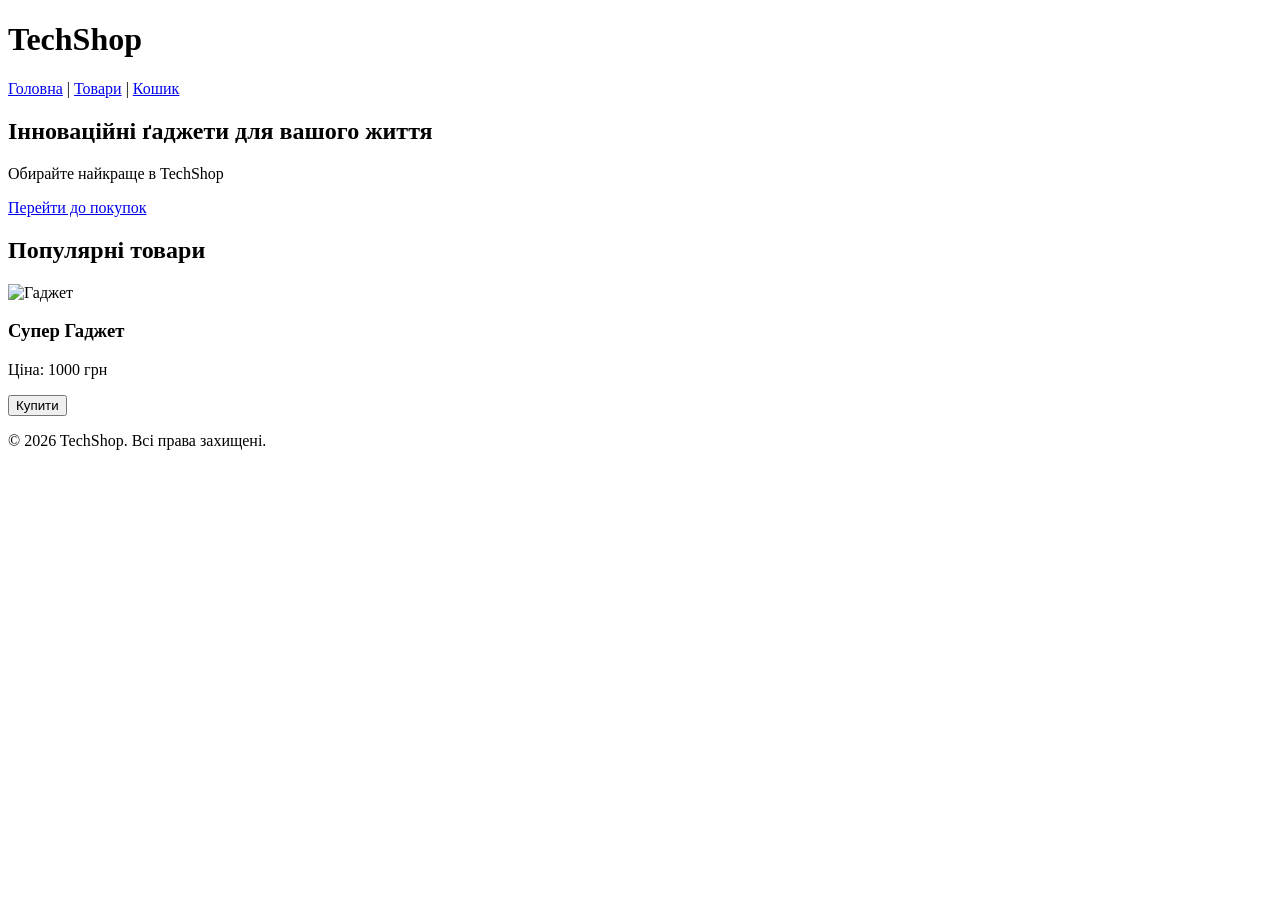
==== index.html @ ecda7d4d "Add hero section and complete lab 3" ====
<!DOCTYPE html>
<html lang="uk">
<head>
    <link rel="preconnect" href="https://fonts.googleapis.com">
    <link rel="preconnect" href="https://fonts.gstatic.com" crossorigin>
    <link href="https://fonts.googleapis.com/css2?family=Inter:wght@400;600;700&display=swap" rel="stylesheet">

    <link rel="stylesheet" href="css/style.css">
    <meta charset="UTF-8">
    <title>TechShop - Магазин гаджетів</title>
</head>
<body>
    <header>
        <h1>TechShop</h1>
        <nav>
            <a href="#">Головна</a> | <a href="#">Товари</a> | <a href="#">Кошик</a>
        </nav>
    </header>

    <main>
        <section class="hero">
  <h1>Інноваційні ґаджети для вашого життя</h1>
  <p>Обирайте найкраще в TechShop</p>
  <a href="#" class="btn">Перейти до покупок</a>
</section>
        <section>
            <h2>Популярні товари</h2>
            <article class="product-card">
                <img src="https://via.placeholder.com/150" alt="Гаджет">
                <h3>Супер Гаджет</h3>
                <p class="price">Ціна: 1000 грн</p>
                <button type="button" class="btn">Купити</button>
            </article>
        </section>
    </main>

    <footer>
        <p>&copy; 2026 TechShop. Всі права захищені.</p>
    </footer>
</body>
</html>
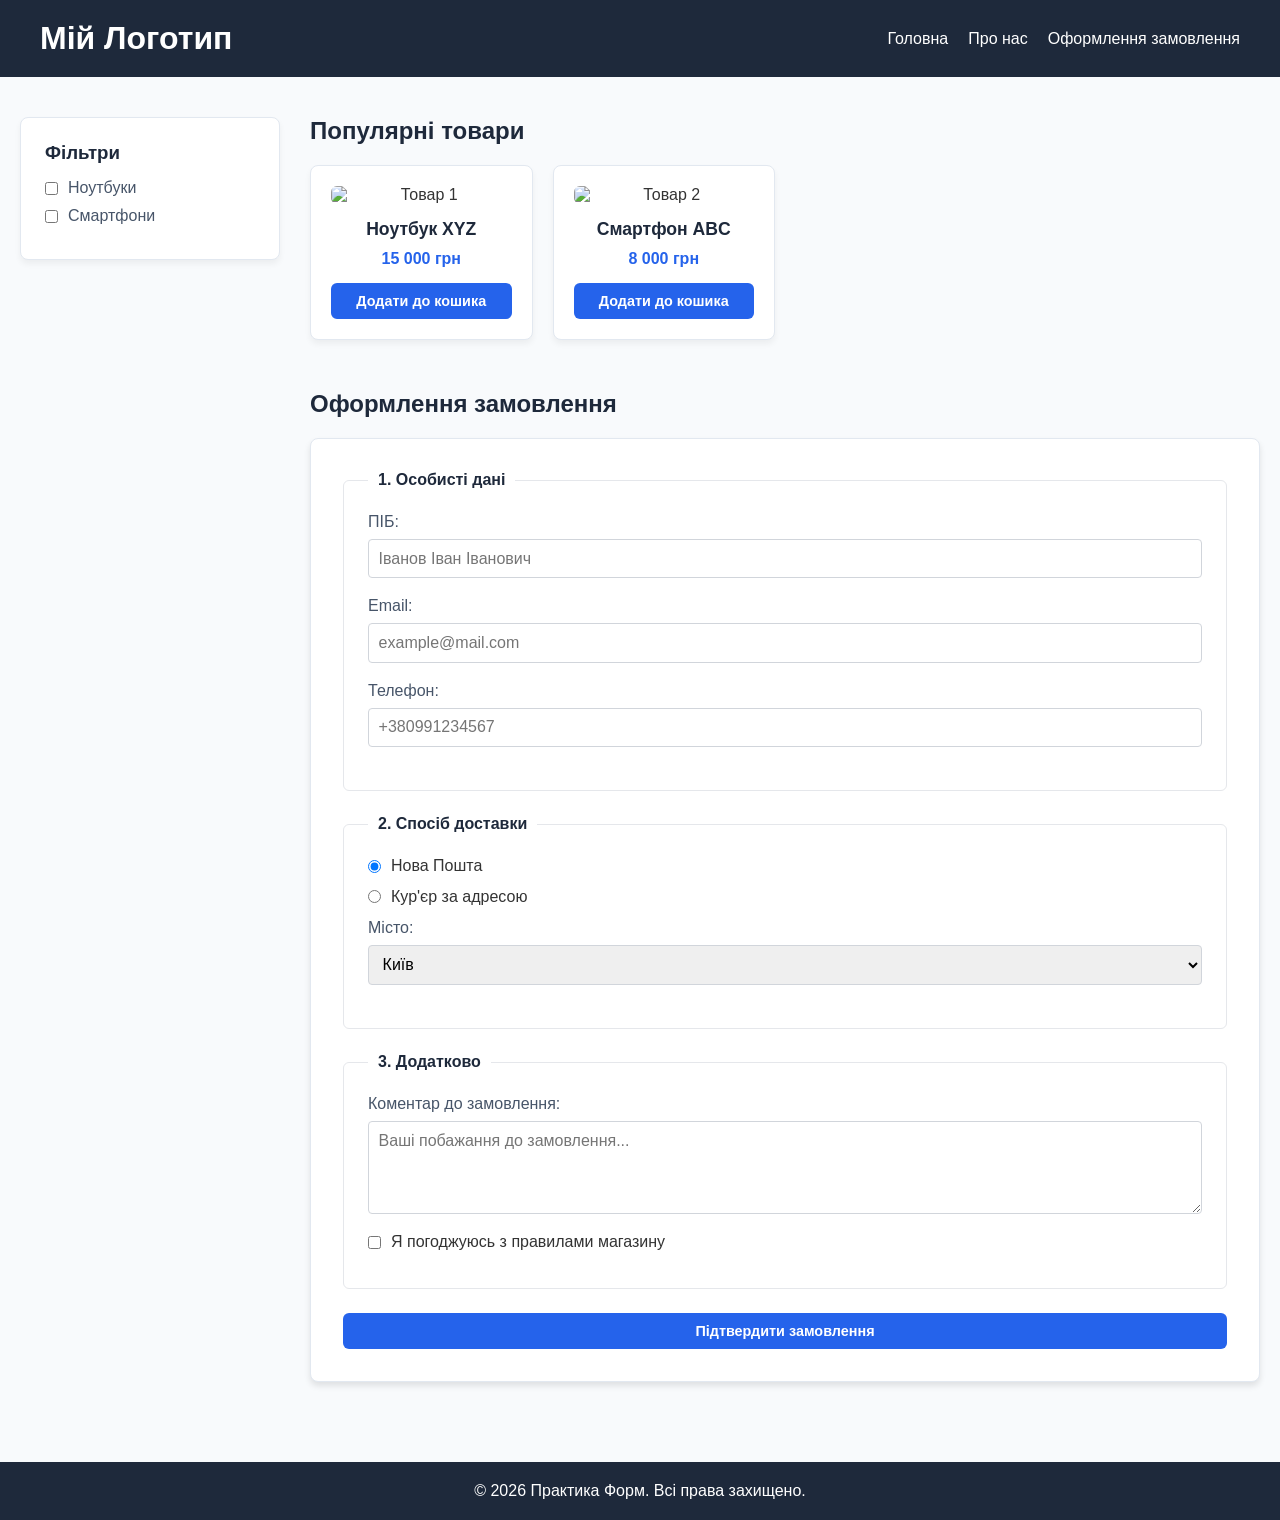
==== commit d8ee15fd: "Поєднав товари, фільтри та форму в один Grid макет" ====
--- a/index.html
+++ b/index.html
@@ -1,41 +1,365 @@
 <!DOCTYPE html>
 <html lang="uk">
 <head>
-    <link rel="preconnect" href="https://fonts.googleapis.com">
-    <link rel="preconnect" href="https://fonts.gstatic.com" crossorigin>
-    <link href="https://fonts.googleapis.com/css2?family=Inter:wght@400;600;700&display=swap" rel="stylesheet">
-
-    <link rel="stylesheet" href="css/style.css">
     <meta charset="UTF-8">
-    <title>TechShop - Магазин гаджетів</title>
+    <meta name="viewport" content="width=device-width, initial-scale=1.0">
+    <title>Оформлення замовлення - TechShop</title>
+    <style>
+        * {
+            box-sizing: border-box;
+            margin: 0;
+            padding: 0;
+        }
+
+        body {
+            font-family: 'Segoe UI', sans-serif;
+            background-color: #f8fafc; 
+            color: #333;
+            display: flex;
+            flex-direction: column;
+            min-height: 100vh; 
+        }
+
+        header {
+            background: #1e293b;
+            color: white;
+            padding: 20px 40px;
+            display: flex;
+            justify-content: space-between;
+            align-items: center;
+        }
+
+        nav {
+            display: flex;
+            gap: 20px;
+        }
+
+        nav a {
+            color: white;
+            text-decoration: none;
+            font-weight: 500;
+        }
+
+        nav a:hover {
+            text-decoration: underline;
+        }
+
+        main {
+            display: grid;
+            grid-template-columns: 260px 1fr; 
+            gap: 30px;
+            max-width: 1300px;
+            width: 100%;
+            margin: 0 auto;
+            padding: 40px 20px;
+            flex: 1;
+        }
+
+        
+        .sidebar {
+            grid-column: 1;
+            grid-row: 1 / span 2; 
+            background: white;
+            padding: 1.5rem;
+            border-radius: 8px;
+            border: 1px solid #e2e8f0;
+            box-shadow: 0 4px 6px rgba(0, 0, 0, 0.05);
+            height: max-content; 
+        }
+
+        .sidebar h3 {
+            margin-bottom: 15px;
+            color: #1e293b;
+        }
+
+        .sidebar ul {
+            list-index: none;
+            list-style-type: none;
+        }
+
+        .sidebar li {
+            margin-bottom: 10px;
+            display: flex;
+            align-items: center;
+            gap: 10px;
+            color: #475569;
+            cursor: pointer;
+        }
+
+       
+        .products-content {
+            grid-column: 2;
+            grid-row: 1;
+        }
+
+        .products-content h2 {
+            margin-bottom: 20px;
+            color: #1e293b;
+        }
+
+        .products-grid {
+            display: grid;
+            grid-template-columns: repeat(auto-fill, minmax(220px, 1fr));
+            gap: 20px;
+        }
+
+        .product-card {
+            background: white;
+            border: 1px solid #e2e8f0;
+            border-radius: 8px;
+            padding: 20px;
+            text-align: center;
+            box-shadow: 0 4px 6px rgba(0, 0, 0, 0.05);
+            display: flex;
+            flex-direction: column;
+            justify-content: space-between;
+        }
+
+        .product-card img {
+            max-width: 100%;
+            height: auto;
+            border-radius: 6px;
+            margin-bottom: 15px;
+        }
+
+        .product-card h3 {
+            font-size: 1.1rem;
+            color: #1e293b;
+            margin-bottom: 10px;
+        }
+
+        .product-card p {
+            font-weight: bold;
+            color: #2563eb;
+            margin-bottom: 15px;
+        }
+
+        .btn {
+            display: block;
+            width: 100%;
+            border: none;
+            padding: 10px;
+            border-radius: 6px;
+            font-size: 0.9rem;
+            font-weight: bold;
+            cursor: pointer;
+            transition: background 0.2s;
+        }
+
+        
+        .checkout-container {
+            grid-column: 2;
+            grid-row: 2;
+            width: 100%;
+            margin-top: 20px;
+        }
+
+        .checkout-container h2 {
+            margin-bottom: 20px;
+            color: #1e293b;
+        }
+
+        .checkout-form {
+            background: #fff;
+            padding: 2rem;
+            border-radius: 8px;
+            box-shadow: 0 4px 6px rgba(0, 0, 0, 0.1);
+            border: 1px solid #e2e8f0;
+        }
+
+        fieldset {
+            border: 1px solid #e5e7eb;
+            padding: 1.5rem;
+            margin-bottom: 1.5rem;
+            border-radius: 6px;
+        }
+
+        legend {
+            font-weight: bold;
+            color: #1e293b;
+            padding: 0 10px;
+        }
+
+        .form-group {
+            display: flex;
+            flex-direction: column;
+            margin-bottom: 1.2rem;
+        }
+
+        .form-group label {
+            margin-bottom: 0.5rem;
+            font-weight: 500;
+            color: #475569;
+        }
+
+        .form-group input,
+        .form-group select,
+        .form-group textarea {
+            padding: 0.6rem;
+            border: 1px solid #d1d5db;
+            border-radius: 4px;
+            font-family: inherit;
+            font-size: 1rem;
+            width: 100%;
+        }
+
+        .form-radio, .form-checkbox {
+            display: flex;
+            align-items: center;
+            gap: 10px;
+            margin-bottom: 0.8rem;
+            cursor: pointer;
+        }
+
+        .form-radio input, .form-checkbox input {
+            width: auto;
+            cursor: pointer;
+        }
+
+        .form-group input:invalid:focus,
+        .form-group textarea:invalid:focus,
+        .form-group select:invalid:focus {
+            border-color: #ef4444;
+            outline: none;
+            box-shadow: 0 0 0 3px rgba(239, 68, 68, 0.1);
+        }
+
+        .form-group input:valid:not(:placeholder-shown),
+        .form-group textarea:valid:not(:placeholder-shown) {
+            border-color: #10b981; 
+        }
+
+        .btn-primary {
+            background: #2563eb;
+            color: white;
+        }
+
+        .btn-primary:hover {
+            background: #1d4ed8;
+        }
+
+        footer {
+            background: #1e293b;
+            color: white;
+            padding: 20px 40px;
+            text-align: center;
+            margin-top: 40px;
+        }
+
+        
+        @media (max-width: 900px) {
+            main {
+                grid-template-columns: 1fr; 
+            }
+            .sidebar, .products-content, .checkout-container {
+                grid-column: 1;
+                grid-row: auto; 
+            }
+        }
+    </style>
 </head>
 <body>
     <header>
-        <h1>TechShop</h1>
+        <h1>Мій Логотип</h1>
         <nav>
-            <a href="#">Головна</a> | <a href="#">Товари</a> | <a href="#">Кошик</a>
+            <a href="index.html">Головна</a>
+            <a href="#">Про нас</a>
+            <a href="checkout.html">Оформлення замовлення</a>
         </nav>
     </header>
 
     <main>
-        <section class="hero">
-  <h1>Інноваційні ґаджети для вашого життя</h1>
-  <p>Обирайте найкраще в TechShop</p>
-  <a href="#" class="btn">Перейти до покупок</a>
-</section>
-        <section>
+        
+        <aside class="sidebar">
+            <h3>Фільтри</h3>
+            <ul>
+                <li><input type="checkbox" /> Ноутбуки</li>
+                <li><input type="checkbox" /> Смартфони</li>
+            </ul>
+        </aside>
+
+        
+        <section class="products-content">
             <h2>Популярні товари</h2>
-            <article class="product-card">
-                <img src="https://via.placeholder.com/150" alt="Гаджет">
-                <h3>Супер Гаджет</h3>
-                <p class="price">Ціна: 1000 грн</p>
-                <button type="button" class="btn">Купити</button>
-            </article>
+            <div class="products-grid">
+                <div class="product-card">
+                    <img src="https://via.placeholder.com/150" alt="Товар 1" />
+                    <h3>Ноутбук XYZ</h3>
+                    <p>15 000 грн</p>
+                    <button class="btn btn-primary">Додати до кошика</button>
+                </div>
+                <div class="product-card">
+                    <img src="https://via.placeholder.com/150" alt="Товар 2" />
+                    <h3>Смартфон ABC</h3>
+                    <p>8 000 грн</p>
+                    <button class="btn btn-primary">Додати до кошика</button>
+                </div>
+            </div>
         </section>
+
+
+        <div class="checkout-container">
+            <h2>Оформлення замовлення</h2>
+            
+            <form action="#" method="POST" class="checkout-form">
+                <fieldset>
+                    <legend>1. Особисті дані</legend>
+                    <div class="form-group">
+                        <label for="fullName">ПІБ:</label>
+                        <input type="text" id="fullName" name="fullName" required placeholder="Іванов Іван Іванович" />
+                    </div>
+                    <div class="form-group">
+                        <label for="email">Email:</label>
+                        <input type="email" id="email" name="email" required placeholder="example@mail.com" />
+                    </div>
+                    <div class="form-group">
+                        <label for="phone">Телефон:</label>
+                        <input type="tel" id="phone" name="phone" pattern="[\+]\d{2}\d{10}" placeholder="+380991234567" required title="Формат: +380XXXXXXXXX" />
+                    </div>
+                </fieldset>
+
+                <fieldset>
+                    <legend>2. Спосіб доставки</legend>
+                    <div class="form-radio">
+                        <input type="radio" id="deliveryNova" name="delivery" value="nova_poshta" checked />
+                        <label for="deliveryNova">Нова Пошта</label>
+                    </div>
+                    <div class="form-radio">
+                        <input type="radio" id="deliveryCourier" name="delivery" value="courier" />
+                        <label for="deliveryCourier">Кур'єр за адресою</label>
+                    </div>
+                    <div class="form-group">
+                        <label for="city">Місто:</label>
+                        <select id="city" name="city">
+                            <option value="kyiv">Київ</option>
+                            <option value="lviv">Львів</option>
+                            <option value="odesa">Одеса</option>
+                            <option value="kropyvnytskyi">Кропивницький</option>
+                            <option value="сherkasy">Черкаси</option>
+                            <option value="mykolayiv">Миколаїв</option>
+                        </select>
+                    </div>
+                </fieldset>
+
+                <fieldset>
+                    <legend>3. Додатково</legend>
+                    <div class="form-group">
+                        <label for="comment">Коментар до замовлення:</label>
+                        <textarea id="comment" name="comment" rows="4" placeholder="Ваші побажання до замовлення..."></textarea>
+                    </div>
+                    <div class="form-checkbox">
+                        <input type="checkbox" id="agreement" name="agreement" required />
+                        <label for="agreement">Я погоджуюсь з правилами магазину</label>
+                    </div>
+                </fieldset>
+
+                <button type="submit" class="btn btn-primary">Підтвердити замовлення</button>
+            </form>
+        </div>
     </main>
 
     <footer>
-        <p>&copy; 2026 TechShop. Всі права захищені.</p>
+        <p>&copy; 2026 Практика Форм. Всі права захищено.</p>
     </footer>
 </body>
 </html>
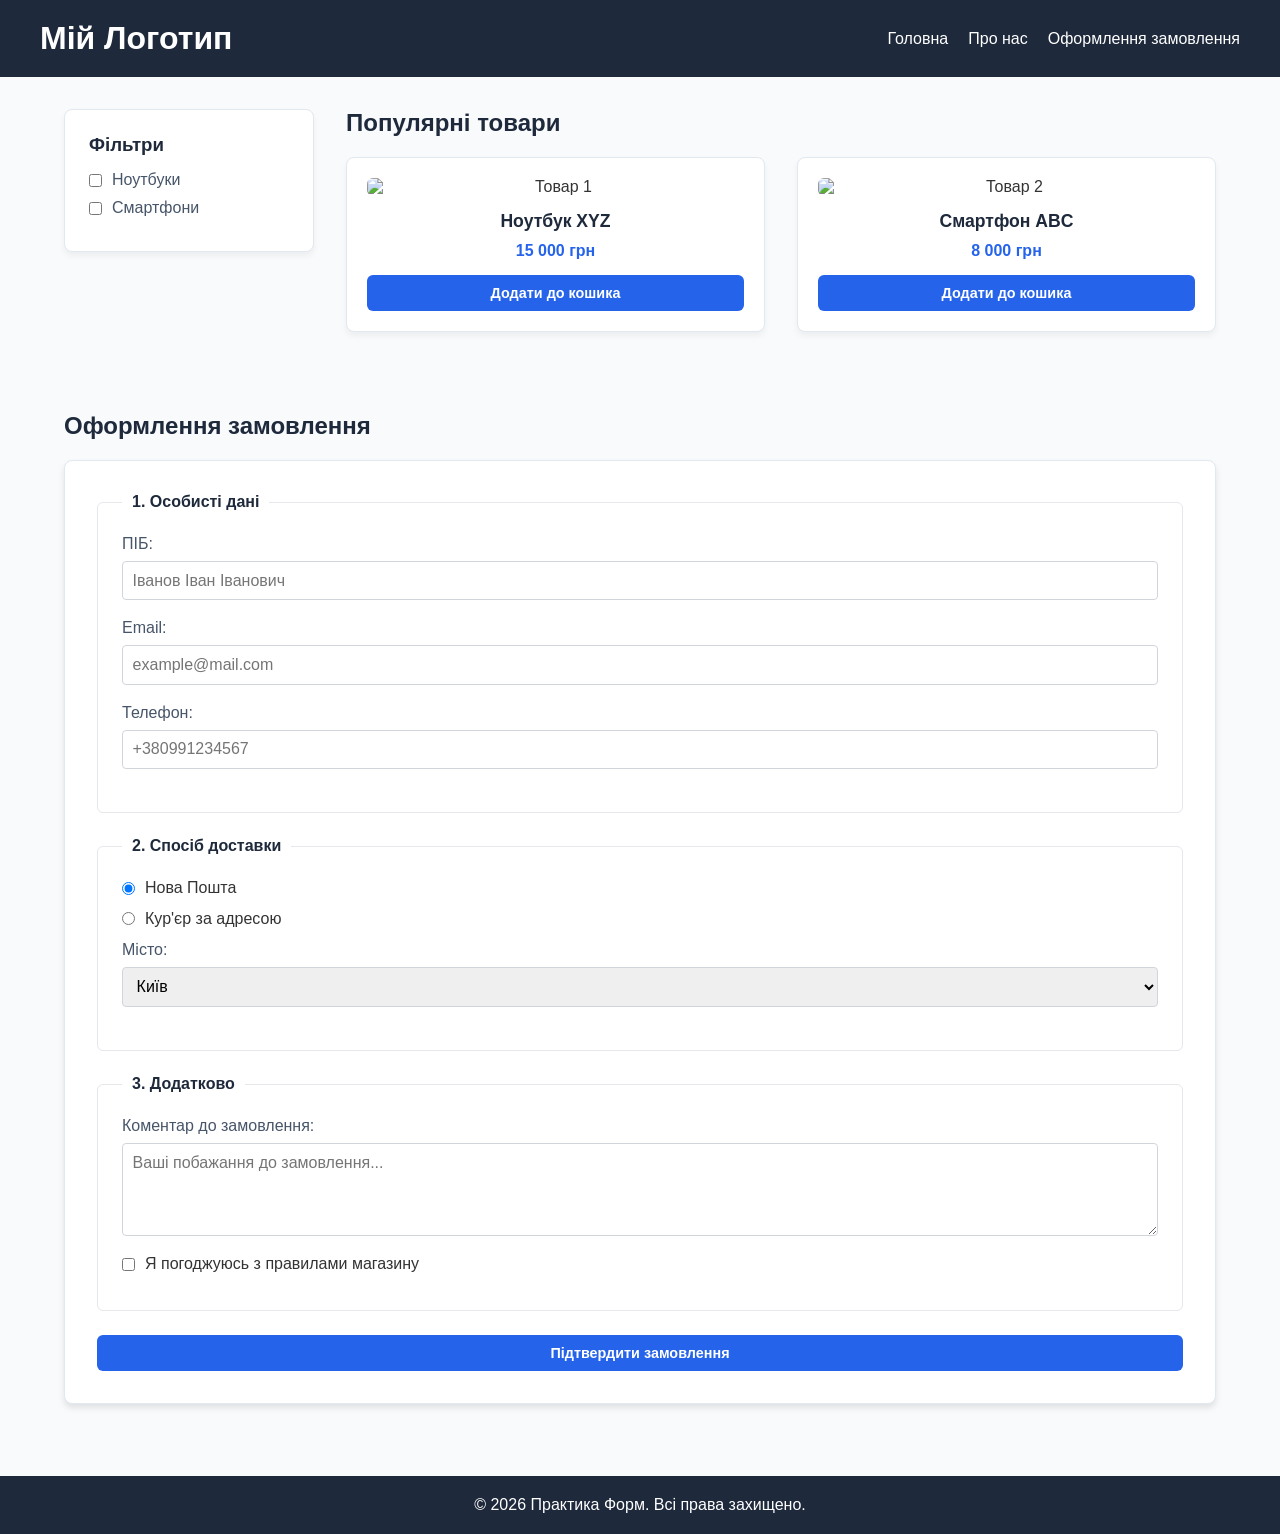
==== commit 63e1687f: "Implement CSS Grid layout and Mobile responsiveness" ====
--- a/index.html
+++ b/index.html
@@ -44,21 +44,18 @@
             text-decoration: underline;
         }
 
-        main {
+        /* 1. ГОЛОВНИЙ МАКЕТ СТОРІНКИ (Згідно з лекцією) */
+        .page-layout {
             display: grid;
-            grid-template-columns: 260px 1fr; 
-            gap: 30px;
-            max-width: 1300px;
-            width: 100%;
-            margin: 0 auto;
-            padding: 40px 20px;
+            /* Перша колонка (сайдбар) - 250px, друга (контент) - бере решту місця (1fr) */
+            grid-template-columns: 250px 1fr;
+            gap: 2rem;
+            padding: 2rem 5%;
             flex: 1;
         }
 
-        
+        /* 2. ОФОРМЛЕННЯ БЛОКУ ФІЛЬТРІВ */
         .sidebar {
-            grid-column: 1;
-            grid-row: 1 / span 2; 
             background: white;
             padding: 1.5rem;
             border-radius: 8px;
@@ -73,7 +70,6 @@
         }
 
         .sidebar ul {
-            list-index: none;
             list-style-type: none;
         }
 
@@ -83,24 +79,21 @@
             align-items: center;
             gap: 10px;
             color: #475569;
-            cursor: pointer;
-        }
-
-       
-        .products-content {
-            grid-column: 2;
-            grid-row: 1;
-        }
-
+        }
+
+        /* КАТАЛОГ ТОВАРІВ */
         .products-content h2 {
             margin-bottom: 20px;
             color: #1e293b;
         }
 
+        /* 3. ОНОВЛЕННЯ СІТКИ КАРТОК (Згідно з лекцією) */
         .products-grid {
             display: grid;
-            grid-template-columns: repeat(auto-fill, minmax(220px, 1fr));
-            gap: 20px;
+            /* Магічна формула: Автоматично розставляй картки з мінімальною шириною 280px та розтягуй до 1fr */
+            grid-template-columns: repeat(auto-fill, minmax(280px, 1fr));
+            gap: 2rem;
+            margin-bottom: 3rem; /* Відступ від товарів до форми */
         }
 
         .product-card {
@@ -146,12 +139,10 @@
             transition: background 0.2s;
         }
 
-        
+        /* КОНТЕЙНЕР ФОРМИ */
         .checkout-container {
-            grid-column: 2;
-            grid-row: 2;
+            grid-column: 1 / -1; /* Форма розтягнеться на всю ширину знизу під колонками */
             width: 100%;
-            margin-top: 20px;
         }
 
         .checkout-container h2 {
@@ -246,14 +237,16 @@
             margin-top: 40px;
         }
 
-        
-        @media (max-width: 900px) {
-            main {
-                grid-template-columns: 1fr; 
+        /* 4. АДАТИВНИЙ ДИЗАЙН (Згідно з лекцією) */
+        @media screen and (max-width: 768px) {
+            .page-layout {
+                /* Перемикаємо на один стовпець: сайдбар і контент будуть один під одним */
+                grid-template-columns: 1fr;
             }
-            .sidebar, .products-content, .checkout-container {
-                grid-column: 1;
-                grid-row: auto; 
+
+            header {
+                flex-direction: column;
+                gap: 1rem;
             }
         }
     </style>
@@ -268,8 +261,10 @@
         </nav>
     </header>
 
-    <main>
+    <!-- Головна обгортка з потрібним класом .page-layout -->
+    <main class="page-layout">
         
+        <!-- Блок фільтрів у aside -->
         <aside class="sidebar">
             <h3>Фільтри</h3>
             <ul>
@@ -278,26 +273,30 @@
             </ul>
         </aside>
 
-        
+        <!-- Основний контент магазину -->
         <section class="products-content">
             <h2>Популярні товари</h2>
             <div class="products-grid">
-                <div class="product-card">
+                
+                <!-- Картки товарів у семантичному тегу <article> -->
+                <article class="product-card">
                     <img src="https://via.placeholder.com/150" alt="Товар 1" />
                     <h3>Ноутбук XYZ</h3>
                     <p>15 000 грн</p>
                     <button class="btn btn-primary">Додати до кошика</button>
-                </div>
-                <div class="product-card">
+                </article>
+
+                <article class="product-card">
                     <img src="https://via.placeholder.com/150" alt="Товар 2" />
                     <h3>Смартфон ABC</h3>
                     <p>8 000 грн</p>
                     <button class="btn btn-primary">Додати до кошика</button>
-                </div>
+                </article>
+                
             </div>
         </section>
 
-
+        <!-- Форма замовлення під ними -->
         <div class="checkout-container">
             <h2>Оформлення замовлення</h2>
             
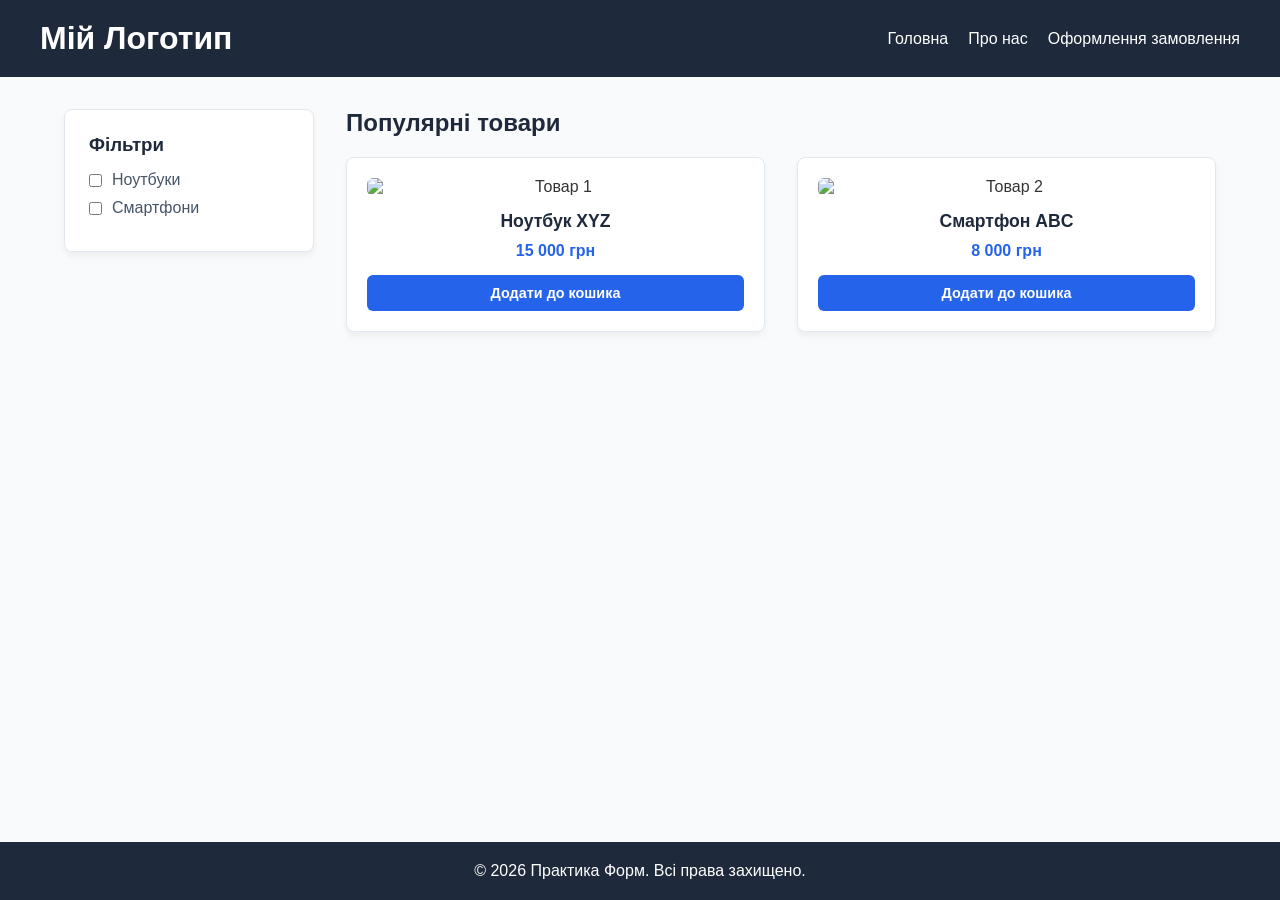
==== commit 55974a6c: "Додав навігацію по сайту" ====
--- a/index.html
+++ b/index.html
@@ -3,7 +3,7 @@
 <head>
     <meta charset="UTF-8">
     <meta name="viewport" content="width=device-width, initial-scale=1.0">
-    <title>Оформлення замовлення - TechShop</title>
+    <title>TechShop - Магазин техніки</title>
     <style>
         * {
             box-sizing: border-box;
@@ -38,23 +38,31 @@
             color: white;
             text-decoration: none;
             font-weight: 500;
+            cursor: pointer;
         }
 
         nav a:hover {
             text-decoration: underline;
         }
 
-        /* 1. ГОЛОВНИЙ МАКЕТ СТОРІНКИ (Згідно з лекцією) */
+        
         .page-layout {
             display: grid;
-            /* Перша колонка (сайдбар) - 250px, друга (контент) - бере решту місця (1fr) */
             grid-template-columns: 250px 1fr;
             gap: 2rem;
             padding: 2rem 5%;
             flex: 1;
         }
 
-        /* 2. ОФОРМЛЕННЯ БЛОКУ ФІЛЬТРІВ */
+        
+        .checkout-layout {
+            padding: 2rem 5%;
+            flex: 1;
+            max-width: 1000px;
+            margin: 0 auto;
+            width: 100%;
+        }
+
         .sidebar {
             background: white;
             padding: 1.5rem;
@@ -81,19 +89,16 @@
             color: #475569;
         }
 
-        /* КАТАЛОГ ТОВАРІВ */
         .products-content h2 {
             margin-bottom: 20px;
             color: #1e293b;
         }
 
-        /* 3. ОНОВЛЕННЯ СІТКИ КАРТОК (Згідно з лекцією) */
         .products-grid {
             display: grid;
-            /* Магічна формула: Автоматично розставляй картки з мінімальною шириною 280px та розтягуй до 1fr */
             grid-template-columns: repeat(auto-fill, minmax(280px, 1fr));
             gap: 2rem;
-            margin-bottom: 3rem; /* Відступ від товарів до форми */
+            margin-bottom: 3rem; 
         }
 
         .product-card {
@@ -139,9 +144,7 @@
             transition: background 0.2s;
         }
 
-        /* КОНТЕЙНЕР ФОРМИ */
         .checkout-container {
-            grid-column: 1 / -1; /* Форма розтягнеться на всю ширину знизу під колонками */
             width: 100%;
         }
 
@@ -234,13 +237,16 @@
             color: white;
             padding: 20px 40px;
             text-align: center;
-            margin-top: 40px;
-        }
-
-        /* 4. АДАТИВНИЙ ДИЗАЙН (Згідно з лекцією) */
+            margin-top: auto; 
+        }
+
+        
+        .hidden {
+            display: none !important;
+        }
+
         @media screen and (max-width: 768px) {
             .page-layout {
-                /* Перемикаємо на один стовпець: сайдбар і контент будуть один під одним */
                 grid-template-columns: 1fr;
             }
 
@@ -255,110 +261,128 @@
     <header>
         <h1>Мій Логотип</h1>
         <nav>
-            <a href="index.html">Головна</a>
+            <a id="btn-home">Головна</a>
             <a href="#">Про нас</a>
-            <a href="checkout.html">Оформлення замовлення</a>
+            <a id="btn-checkout">Оформлення замовлення</a>
         </nav>
     </header>
 
-    <!-- Головна обгортка з потрібним класом .page-layout -->
-    <main class="page-layout">
-        
-        <!-- Блок фільтрів у aside -->
-        <aside class="sidebar">
-            <h3>Фільтри</h3>
-            <ul>
-                <li><input type="checkbox" /> Ноутбуки</li>
-                <li><input type="checkbox" /> Смартфони</li>
-            </ul>
-        </aside>
-
-        <!-- Основний контент магазину -->
-        <section class="products-content">
-            <h2>Популярні товари</h2>
-            <div class="products-grid">
-                
-                <!-- Картки товарів у семантичному тегу <article> -->
-                <article class="product-card">
-                    <img src="https://via.placeholder.com/150" alt="Товар 1" />
-                    <h3>Ноутбук XYZ</h3>
-                    <p>15 000 грн</p>
-                    <button class="btn btn-primary">Додати до кошика</button>
-                </article>
-
-                <article class="product-card">
-                    <img src="https://via.placeholder.com/150" alt="Товар 2" />
-                    <h3>Смартфон ABC</h3>
-                    <p>8 000 грн</p>
-                    <button class="btn btn-primary">Додати до кошика</button>
-                </article>
-                
+    <main>
+        
+        <div id="page-catalog" class="page-layout">
+            <aside class="sidebar">
+                <h3>Фільтри</h3>
+                <ul>
+                    <li><input type="checkbox" /> Ноутбуки</li>
+                    <li><input type="checkbox" /> Смартфони</li>
+                </ul>
+            </aside>
+
+            <section class="products-content">
+                <h2>Популярні товари</h2>
+                <div class="products-grid">
+                    <article class="product-card">
+                        <img src="https://via.placeholder.com/150" alt="Товар 1" />
+                        <h3>Ноутбук XYZ</h3>
+                        <p>15 000 грн</p>
+                        <button class="btn btn-primary">Додати до кошика</button>
+                    </article>
+
+                    <article class="product-card">
+                        <img src="https://via.placeholder.com/150" alt="Товар 2" />
+                        <h3>Смартфон ABC</h3>
+                        <p>8 000 грн</p>
+                        <button class="btn btn-primary">Додати до кошика</button>
+                    </article>
+                </div>
+            </section>
+        </div>
+
+        
+        <div id="page-checkout" class="checkout-layout hidden">
+            <div class="checkout-container">
+                <h2>Оформлення замовлення</h2>
+                <form action="#" method="POST" class="checkout-form">
+                    <fieldset>
+                        <legend>1. Особисті дані</legend>
+                        <div class="form-group">
+                            <label for="fullName">ПІБ:</label>
+                            <input type="text" id="fullName" name="fullName" required placeholder="Іванов Іван Іванович" />
+                        </div>
+                        <div class="form-group">
+                            <label for="email">Email:</label>
+                            <input type="email" id="email" name="email" required placeholder="example@mail.com" />
+                        </div>
+                        <div class="form-group">
+                            <label for="phone">Телефон:</label>
+                            <input type="tel" id="phone" name="phone" pattern="[\+]\d{2}\d{10}" placeholder="+380991234567" required title="Формат: +380XXXXXXXXX" />
+                        </div>
+                    </fieldset>
+
+                    <fieldset>
+                        <legend>2. Спосіб доставки</legend>
+                        <div class="form-radio">
+                            <input type="radio" id="deliveryNova" name="delivery" value="nova_poshta" checked />
+                            <label for="deliveryNova">Нова Пошта</label>
+                        </div>
+                        <div class="form-radio">
+                            <input type="radio" id="deliveryCourier" name="delivery" value="courier" />
+                            <label for="deliveryCourier">Кур'єр за адресою</label>
+                        </div>
+                        <div class="form-group">
+                            <label for="city">Місто:</label>
+                            <select id="city" name="city">
+                                <option value="kyiv">Київ</option>
+                                <option value="lviv">Львів</option>
+                                <option value="odesa">Одеса</option>
+                                <option value="kropyvnytskyi">Кропивницький</option>
+                                <option value="сherkasy">Черкаси</option>
+                                <option value="mykolayiv">Миколаїв</option>
+                            </select>
+                        </div>
+                    </fieldset>
+
+                    <fieldset>
+                        <legend>3. Додатково</legend>
+                        <div class="form-group">
+                            <label for="comment">Коментар до замовлення:</label>
+                            <textarea id="comment" name="comment" rows="4" placeholder="Ваші побажання до замовлення..."></textarea>
+                        </div>
+                        <div class="form-checkbox">
+                            <input type="checkbox" id="agreement" name="agreement" required />
+                            <label for="agreement">Я погоджуюсь з правилами магазину</label>
+                        </div>
+                    </fieldset>
+
+                    <button type="submit" class="btn btn-primary">Підтвердити замовлення</button>
+                </form>
             </div>
-        </section>
-
-        <!-- Форма замовлення під ними -->
-        <div class="checkout-container">
-            <h2>Оформлення замовлення</h2>
-            
-            <form action="#" method="POST" class="checkout-form">
-                <fieldset>
-                    <legend>1. Особисті дані</legend>
-                    <div class="form-group">
-                        <label for="fullName">ПІБ:</label>
-                        <input type="text" id="fullName" name="fullName" required placeholder="Іванов Іван Іванович" />
-                    </div>
-                    <div class="form-group">
-                        <label for="email">Email:</label>
-                        <input type="email" id="email" name="email" required placeholder="example@mail.com" />
-                    </div>
-                    <div class="form-group">
-                        <label for="phone">Телефон:</label>
-                        <input type="tel" id="phone" name="phone" pattern="[\+]\d{2}\d{10}" placeholder="+380991234567" required title="Формат: +380XXXXXXXXX" />
-                    </div>
-                </fieldset>
-
-                <fieldset>
-                    <legend>2. Спосіб доставки</legend>
-                    <div class="form-radio">
-                        <input type="radio" id="deliveryNova" name="delivery" value="nova_poshta" checked />
-                        <label for="deliveryNova">Нова Пошта</label>
-                    </div>
-                    <div class="form-radio">
-                        <input type="radio" id="deliveryCourier" name="delivery" value="courier" />
-                        <label for="deliveryCourier">Кур'єр за адресою</label>
-                    </div>
-                    <div class="form-group">
-                        <label for="city">Місто:</label>
-                        <select id="city" name="city">
-                            <option value="kyiv">Київ</option>
-                            <option value="lviv">Львів</option>
-                            <option value="odesa">Одеса</option>
-                            <option value="kropyvnytskyi">Кропивницький</option>
-                            <option value="сherkasy">Черкаси</option>
-                            <option value="mykolayiv">Миколаїв</option>
-                        </select>
-                    </div>
-                </fieldset>
-
-                <fieldset>
-                    <legend>3. Додатково</legend>
-                    <div class="form-group">
-                        <label for="comment">Коментар до замовлення:</label>
-                        <textarea id="comment" name="comment" rows="4" placeholder="Ваші побажання до замовлення..."></textarea>
-                    </div>
-                    <div class="form-checkbox">
-                        <input type="checkbox" id="agreement" name="agreement" required />
-                        <label for="agreement">Я погоджуюсь з правилами магазину</label>
-                    </div>
-                </fieldset>
-
-                <button type="submit" class="btn btn-primary">Підтвердити замовлення</button>
-            </form>
         </div>
     </main>
 
     <footer>
         <p>&copy; 2026 Практика Форм. Всі права захищено.</p>
     </footer>
+
+    
+    <script>
+        const btnHome = document.getElementById('btn-home');
+        const btnCheckout = document.getElementById('btn-checkout');
+        
+        const pageCatalog = document.getElementById('page-catalog');
+        const pageCheckout = document.getElementById('page-checkout');
+
+        
+        btnHome.addEventListener('click', () => {
+            pageCatalog.classList.remove('hidden');
+            pageCheckout.classList.add('hidden');
+        });
+
+        
+        btnCheckout.addEventListener('click', () => {
+            pageCatalog.classList.add('hidden');
+            pageCheckout.classList.remove('hidden');
+        });
+    </script>
 </body>
 </html>
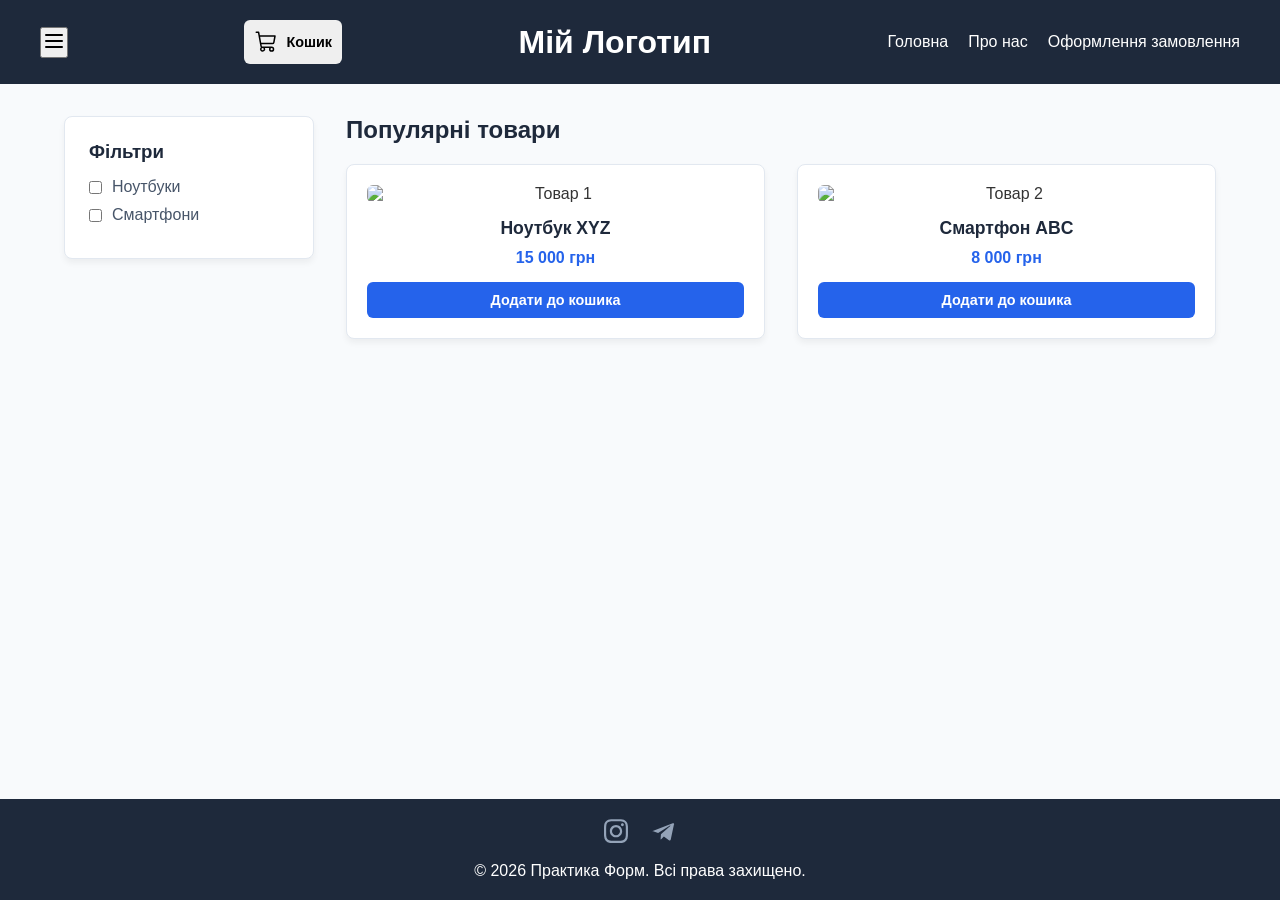
==== commit 0517a129: "Add inline SVGs and refine mobile responsive view" ====
--- a/index.html
+++ b/index.html
@@ -10,6 +10,21 @@
             margin: 0;
             padding: 0;
         }
+        
+        .social-links {
+            list-style: none;
+            display: flex;
+            gap: 1.5rem;
+            justify-content: center;
+            margin-bottom: 15px;
+        }
+        .social-links svg {
+            fill: #94a3b8;
+            transition: fill 0.3s ease;
+        }
+        .social-links a:hover svg {
+            fill: #2563eb;
+        }
 
         body {
             font-family: 'Segoe UI', sans-serif;
@@ -246,19 +261,48 @@
         }
 
         @media screen and (max-width: 768px) {
+            .menu-toggle {
+                display: block;
+            }
+            .main-nav ul{
+                display: none;
+            }
+            h2{
+                font-size: 1.5rem;
+            }
             .page-layout {
                 grid-template-columns: 1fr;
             }
-
-            header {
-                flex-direction: column;
-                gap: 1rem;
-            }
-        }
+        }
+        .btn-cart {
+    display: flex;
+    align-items: center;
+    gap: 0.5rem;
+    width: auto; 
+}
     </style>
 </head>
 <body>
     <header>
+        <button class="menu-toggle" aria-label="Відкрити меню">
+    <svg xmlns="http://www.w3.org/2000/svg" width="24" height="24" viewBox="0 0 24 24" fill="none" stroke="currentColor" stroke-width="2" stroke-linecap="round" stroke-linejoin="round">
+        <line x1="4" y1="12" x2="20" y2="12"></line>
+        <line x1="4" y1="6" x2="20" y2="6"></line>
+        <line x1="4" y1="18" x2="20" y2="18"></line>
+    </svg>
+</button>
+        
+        <button class="btn btn-cart ">
+            <svg xmlns="http://www.w3.org/2000/svg"
+             width="24" 
+             height="24" 
+             fill="#000000" 
+             viewBox="0 0 256 256"><path d="M230.14,58.87A8,8,0,0,0,224,56H62.68L56.6,22.57A8,8,0,0,0,48.73,16H24a8,8,0,0,0,0,16h18L67.56,172.29a24,24,0,0,0,5.33,11.27,28,28,0,1,0,44.4,8.44h45.42A27.75,27.75,0,0,0,160,204a28,28,0,1,0,28-28H91.17a8,8,0,0,1-7.87-6.57L80.13,152h116a24,24,0,0,0,23.61-19.71l12.16-66.86A8,8,0,0,0,230.14,58.87ZM104,204a12,12,0,1,1-12-12A12,12,0,0,1,104,204Zm96,0a12,12,0,1,1-12-12A12,12,0,0,1,200,204Zm4-74.57A8,8,0,0,1,196.1,136H77.22L65.59,72H214.41Z"></path>
+            </svg>
+            
+            Кошик
+        </button>
+
         <h1>Мій Логотип</h1>
         <nav>
             <a id="btn-home">Головна</a>
@@ -361,6 +405,22 @@
     </main>
 
     <footer>
+        <ul class="social-links">
+            <li>
+                <a href="https://instagram.com" target="_blank" aria-label="Instagram">
+                    <svg xmlns="http://www.w3.org/2000/svg" width="24" height="24" viewBox="0 0 24 24">
+                        <path d="M12 2.163c3.204 0 3.584.012 4.85.07 3.252.148 4.771 1.691 4.919 4.919.058 1.265.069 1.645.069 4.849 0 3.205-.012 3.584-.069 4.849-.149 3.225-1.664 4.771-4.919 4.919-1.266.058-1.644.07-4.85.07-3.204 0-3.584-.012-4.849-.07-3.26-.149-4.771-1.699-4.919-4.92-.058-1.265-.07-1.644-.07-4.849 0-3.204.013-3.583.07-4.849.149-3.227 1.664-4.771 4.919-4.919 1.266-.057 1.645-.069 4.849-.069zm0-2c-3.259 0-3.667.014-4.947.072-4.358.2-6.78 2.618-6.98 6.98-.059 1.281-.073 1.689-.073 4.948 0 3.259.014 3.668.072 4.948.2 4.358 2.618 6.78 6.98 6.98 1.281.058 1.689.072 4.948.072 3.259 0 3.668-.014 4.948-.072 4.354-.2 6.782-2.618 6.979-6.98.059-1.28.073-1.689.073-4.948 0-3.259-.014-3.667-.072-4.947-.196-4.354-2.617-6.78-6.979-6.98-1.281-.059-1.69-.073-4.949-.073zm0 5.838c-3.403 0-6.162 2.759-6.162 6.162s2.759 6.163 6.162 6.163 6.162-2.759 6.162-6.163c0-3.403-2.759-6.162-6.162-6.162zm0 10.162c-2.209 0-4-1.79-4-4 0-2.209 1.791-4 4-4s4 1.791 4 4c0 2.21-1.791 4-4 4zm6.406-11.845c-.796 0-1.441.645-1.441 1.44s.645 1.44 1.441 1.44c.795 0 1.439-.645 1.439-1.44s-.644-1.44-1.439-1.44z"/>
+                    </svg>
+                </a>
+            </li>
+            <li>
+                <a href="https://t.me" target="_blank" aria-label="Telegram">
+                    <svg xmlns="http://www.w3.org/2000/svg" width="24" height="24" viewBox="0 0 24 24">
+                        <path d="M22.05 4.89l-3.3 15.54c-.24 1.11-.9 1.39-1.83.86l-5.03-3.72-2.42 2.33c-.27.27-.49.49-.9.49l.36-5.11 9.3-8.4c.4-.36-.09-.56-.63-.2l-11.5 7.24-4.95-1.55c-1.08-.34-1.1-.1.23-.62l19.35-7.46c.9-.33 1.68.21 1.39 1.62z"/>
+                    </svg>
+                </a>
+            </li>
+        </ul>
         <p>&copy; 2026 Практика Форм. Всі права захищено.</p>
     </footer>
 
@@ -378,7 +438,7 @@
             pageCheckout.classList.add('hidden');
         });
 
-        
+         
         btnCheckout.addEventListener('click', () => {
             pageCatalog.classList.add('hidden');
             pageCheckout.classList.remove('hidden');
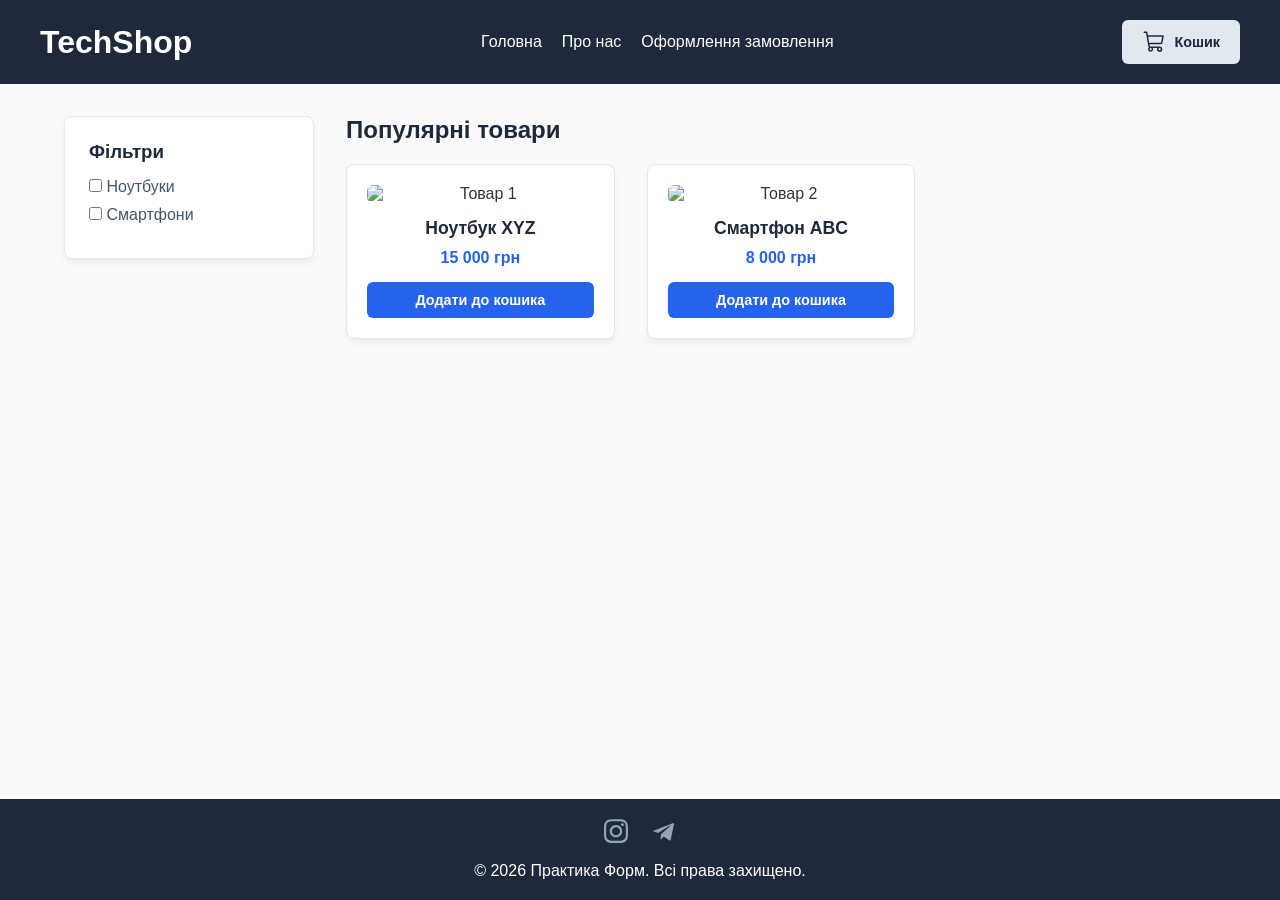
==== commit b5a834da: "Move files to root" ====
--- a/index.html
+++ b/index.html
@@ -11,21 +11,6 @@
             padding: 0;
         }
         
-        .social-links {
-            list-style: none;
-            display: flex;
-            gap: 1.5rem;
-            justify-content: center;
-            margin-bottom: 15px;
-        }
-        .social-links svg {
-            fill: #94a3b8;
-            transition: fill 0.3s ease;
-        }
-        .social-links a:hover svg {
-            fill: #2563eb;
-        }
-
         body {
             font-family: 'Segoe UI', sans-serif;
             background-color: #f8fafc; 
@@ -42,6 +27,16 @@
             display: flex;
             justify-content: space-between;
             align-items: center;
+            flex-wrap: wrap;
+            gap: 15px;
+        }
+
+        .menu-toggle {
+            display: none;
+            background: none;
+            border: none;
+            color: white;
+            cursor: pointer;
         }
 
         nav {
@@ -60,7 +55,40 @@
             text-decoration: underline;
         }
 
+        .btn {
+            display: block;
+            border: none;
+            padding: 10px 20px;
+            border-radius: 6px;
+            font-size: 0.9rem;
+            font-weight: bold;
+            cursor: pointer;
+            transition: background 0.2s;
+        }
+
+        .btn-primary {
+            background: #2563eb;
+            color: white;
+            width: 100%;
+        }
+
+        .btn-primary:hover {
+            background: #1d4ed8;
+        }
+
+        .btn-cart {
+            display: flex;
+            align-items: center;
+            gap: 0.5rem;
+            background: #e2e8f0;
+            color: #1e293b;
+        }
         
+        .btn-cart:hover {
+            background: #cbd5e1;
+        }
+
+        /* Layouts */
         .page-layout {
             display: grid;
             grid-template-columns: 250px 1fr;
@@ -69,7 +97,6 @@
             flex: 1;
         }
 
-        
         .checkout-layout {
             padding: 2rem 5%;
             flex: 1;
@@ -78,6 +105,7 @@
             width: 100%;
         }
 
+        /* Sidebar */
         .sidebar {
             background: white;
             padding: 1.5rem;
@@ -87,9 +115,10 @@
             height: max-content; 
         }
 
-        .sidebar h3 {
+        .sidebar h2 { 
             margin-bottom: 15px;
             color: #1e293b;
+            font-size: 1.17em; 
         }
 
         .sidebar ul {
@@ -104,6 +133,7 @@
             color: #475569;
         }
 
+        /* Products block */
         .products-content h2 {
             margin-bottom: 20px;
             color: #1e293b;
@@ -111,7 +141,7 @@
 
         .products-grid {
             display: grid;
-            grid-template-columns: repeat(auto-fill, minmax(280px, 1fr));
+            grid-template-columns: repeat(auto-fill, minmax(250px, 1fr));
             gap: 2rem;
             margin-bottom: 3rem; 
         }
@@ -147,18 +177,7 @@
             margin-bottom: 15px;
         }
 
-        .btn {
-            display: block;
-            width: 100%;
-            border: none;
-            padding: 10px;
-            border-radius: 6px;
-            font-size: 0.9rem;
-            font-weight: bold;
-            cursor: pointer;
-            transition: background 0.2s;
-        }
-
+        /* Forms & Checkout */
         .checkout-container {
             width: 100%;
         }
@@ -238,15 +257,7 @@
             border-color: #10b981; 
         }
 
-        .btn-primary {
-            background: #2563eb;
-            color: white;
-        }
-
-        .btn-primary:hover {
-            background: #1d4ed8;
-        }
-
+        /* Footer & Socials */
         footer {
             background: #1e293b;
             color: white;
@@ -255,70 +266,89 @@
             margin-top: auto; 
         }
 
-        
+        .social-links {
+            list-style: none;
+            display: flex;
+            gap: 1.5rem;
+            justify-content: center;
+            margin-bottom: 15px;
+        }
+
+        .social-links svg {
+            fill: #94a3b8;
+            transition: fill 0.3s ease;
+        }
+
+        .social-links a:hover svg {
+            fill: #2563eb;
+        }
+
+        /* Утиліти */
         .hidden {
             display: none !important;
         }
 
+        /* Адаптивність  */
         @media screen and (max-width: 768px) {
             .menu-toggle {
                 display: block;
             }
-            .main-nav ul{
-                display: none;
+            
+            nav {
+                display: none; /* Тепер навігація ховається на мобільних */
+                width: 100%;
+                flex-direction: column;
+                gap: 10px;
+                padding-top: 10px;
             }
-            h2{
+
+            nav.active {
+                display: flex; /* Клас для відкриття меню через JS */
+            }
+
+            h2 {
                 font-size: 1.5rem;
             }
+
             .page-layout {
                 grid-template-columns: 1fr;
             }
         }
-        .btn-cart {
-    display: flex;
-    align-items: center;
-    gap: 0.5rem;
-    width: auto; 
-}
     </style>
 </head>
 <body>
     <header>
-        <button class="menu-toggle" aria-label="Відкрити меню">
-    <svg xmlns="http://www.w3.org/2000/svg" width="24" height="24" viewBox="0 0 24 24" fill="none" stroke="currentColor" stroke-width="2" stroke-linecap="round" stroke-linejoin="round">
-        <line x1="4" y1="12" x2="20" y2="12"></line>
-        <line x1="4" y1="6" x2="20" y2="6"></line>
-        <line x1="4" y1="18" x2="20" y2="18"></line>
-    </svg>
-</button>
-        
-        <button class="btn btn-cart ">
-            <svg xmlns="http://www.w3.org/2000/svg"
-             width="24" 
-             height="24" 
-             fill="#000000" 
-             viewBox="0 0 256 256"><path d="M230.14,58.87A8,8,0,0,0,224,56H62.68L56.6,22.57A8,8,0,0,0,48.73,16H24a8,8,0,0,0,0,16h18L67.56,172.29a24,24,0,0,0,5.33,11.27,28,28,0,1,0,44.4,8.44h45.42A27.75,27.75,0,0,0,160,204a28,28,0,1,0,28-28H91.17a8,8,0,0,1-7.87-6.57L80.13,152h116a24,24,0,0,0,23.61-19.71l12.16-66.86A8,8,0,0,0,230.14,58.87ZM104,204a12,12,0,1,1-12-12A12,12,0,0,1,104,204Zm96,0a12,12,0,1,1-12-12A12,12,0,0,1,200,204Zm4-74.57A8,8,0,0,1,196.1,136H77.22L65.59,72H214.41Z"></path>
+        <h1>TechShop</h1>
+
+        <button class="menu-toggle" id="menu-toggle" aria-label="Відкрити меню">
+            <svg xmlns="http://www.w3.org/2000/svg" width="24" height="24" viewBox="0 0 24 24" fill="none" stroke="currentColor" stroke-width="2" stroke-linecap="round" stroke-linejoin="round">
+                <line x1="4" y1="12" x2="20" y2="12"></line>
+                <line x1="4" y1="6" x2="20" y2="6"></line>
+                <line x1="4" y1="18" x2="20" y2="18"></line>
             </svg>
-            
+        </button>
+
+        <nav id="main-nav">
+            <a id="btn-home" href="#">Головна</a>
+            <a href="#">Про нас</a>
+            <a id="btn-checkout" href="#">Оформлення замовлення</a>
+        </nav>
+
+        <button class="btn btn-cart">
+            <svg xmlns="http://www.w3.org/2000/svg" width="24" height="24" fill="#1e293b" viewBox="0 0 256 256">
+                <path d="M230.14,58.87A8,8,0,0,0,224,56H62.68L56.6,22.57A8,8,0,0,0,48.73,16H24a8,8,0,0,0,0,16h18L67.56,172.29a24,24,0,0,0,5.33,11.27,28,28,0,1,0,44.4,8.44h45.42A27.75,27.75,0,0,0,160,204a28,28,0,1,0,28-28H91.17a8,8,0,0,1-7.87-6.57L80.13,152h116a24,24,0,0,0,23.61-19.71l12.16-66.86A8,8,0,0,0,230.14,58.87ZM104,204a12,12,0,1,1-12-12A12,12,0,0,1,104,204Zm96,0a12,12,0,1,1-12-12A12,12,0,0,1,200,204Zm4-74.57A8,8,0,0,1,196.1,136H77.22L65.59,72H214.41Z"></path>
+            </svg>
             Кошик
         </button>
-
-        <h1>Мій Логотип</h1>
-        <nav>
-            <a id="btn-home">Головна</a>
-            <a href="#">Про нас</a>
-            <a id="btn-checkout">Оформлення замовлення</a>
-        </nav>
     </header>
 
     <main>
-        
         <div id="page-catalog" class="page-layout">
             <aside class="sidebar">
-                <h3>Фільтри</h3>
+                <h2>Фільтри</h2> 
                 <ul>
-                    <li><input type="checkbox" /> Ноутбуки</li>
-                    <li><input type="checkbox" /> Смартфони</li>
+                    <li><label><input type="checkbox"> Ноутбуки</label></li> 
+                    <li><label><input type="checkbox"> Смартфони</label></li> 
                 </ul>
             </aside>
 
@@ -326,14 +356,14 @@
                 <h2>Популярні товари</h2>
                 <div class="products-grid">
                     <article class="product-card">
-                        <img src="https://via.placeholder.com/150" alt="Товар 1" />
+                        <img src="https://via.placeholder.com/150" alt="Товар 1"> 
                         <h3>Ноутбук XYZ</h3>
                         <p>15 000 грн</p>
                         <button class="btn btn-primary">Додати до кошика</button>
                     </article>
 
                     <article class="product-card">
-                        <img src="https://via.placeholder.com/150" alt="Товар 2" />
+                        <img src="https://via.placeholder.com/150" alt="Товар 2"> 
                         <h3>Смартфон ABC</h3>
                         <p>8 000 грн</p>
                         <button class="btn btn-primary">Додати до кошика</button>
@@ -342,7 +372,6 @@
             </section>
         </div>
 
-        
         <div id="page-checkout" class="checkout-layout hidden">
             <div class="checkout-container">
                 <h2>Оформлення замовлення</h2>
@@ -351,26 +380,26 @@
                         <legend>1. Особисті дані</legend>
                         <div class="form-group">
                             <label for="fullName">ПІБ:</label>
-                            <input type="text" id="fullName" name="fullName" required placeholder="Іванов Іван Іванович" />
+                            <input type="text" id="fullName" name="fullName" required placeholder="Іванов Іван Іванович"> 
                         </div>
                         <div class="form-group">
                             <label for="email">Email:</label>
-                            <input type="email" id="email" name="email" required placeholder="example@mail.com" />
+                            <input type="email" id="email" name="email" required placeholder="example@mail.com"> 
                         </div>
                         <div class="form-group">
                             <label for="phone">Телефон:</label>
-                            <input type="tel" id="phone" name="phone" pattern="[\+]\d{2}\d{10}" placeholder="+380991234567" required title="Формат: +380XXXXXXXXX" />
+                            <input type="tel" id="phone" name="phone" pattern="^\+380\d{9}$" placeholder="+380991234567" required title="Формат: +380XXXXXXXXX"> 
                         </div>
                     </fieldset>
 
                     <fieldset>
                         <legend>2. Спосіб доставки</legend>
                         <div class="form-radio">
-                            <input type="radio" id="deliveryNova" name="delivery" value="nova_poshta" checked />
+                            <input type="radio" id="deliveryNova" name="delivery" value="nova_poshta" checked> 
                             <label for="deliveryNova">Нова Пошта</label>
                         </div>
                         <div class="form-radio">
-                            <input type="radio" id="deliveryCourier" name="delivery" value="courier" />
+                            <input type="radio" id="deliveryCourier" name="delivery" value="courier"> 
                             <label for="deliveryCourier">Кур'єр за адресою</label>
                         </div>
                         <div class="form-group">
@@ -393,7 +422,7 @@
                             <textarea id="comment" name="comment" rows="4" placeholder="Ваші побажання до замовлення..."></textarea>
                         </div>
                         <div class="form-checkbox">
-                            <input type="checkbox" id="agreement" name="agreement" required />
+                            <input type="checkbox" id="agreement" name="agreement" required> 
                             <label for="agreement">Я погоджуюсь з правилами магазину</label>
                         </div>
                     </fieldset>
@@ -424,7 +453,6 @@
         <p>&copy; 2026 Практика Форм. Всі права захищено.</p>
     </footer>
 
-    
     <script>
         const btnHome = document.getElementById('btn-home');
         const btnCheckout = document.getElementById('btn-checkout');
@@ -432,16 +460,26 @@
         const pageCatalog = document.getElementById('page-catalog');
         const pageCheckout = document.getElementById('page-checkout');
 
-        
-        btnHome.addEventListener('click', () => {
+        const menuToggle = document.getElementById('menu-toggle');
+        const mainNav = document.getElementById('main-nav');
+
+        btnHome.addEventListener('click', (e) => {
+            e.preventDefault();
             pageCatalog.classList.remove('hidden');
             pageCheckout.classList.add('hidden');
+            mainNav.classList.remove('active'); 
         });
 
-         
-        btnCheckout.addEventListener('click', () => {
+        btnCheckout.addEventListener('click', (e) => {
+            e.preventDefault();
             pageCatalog.classList.add('hidden');
             pageCheckout.classList.remove('hidden');
+            mainNav.classList.remove('active');
+        });
+
+
+        menuToggle.addEventListener('click', () => {
+            mainNav.classList.toggle('active');
         });
     </script>
 </body>
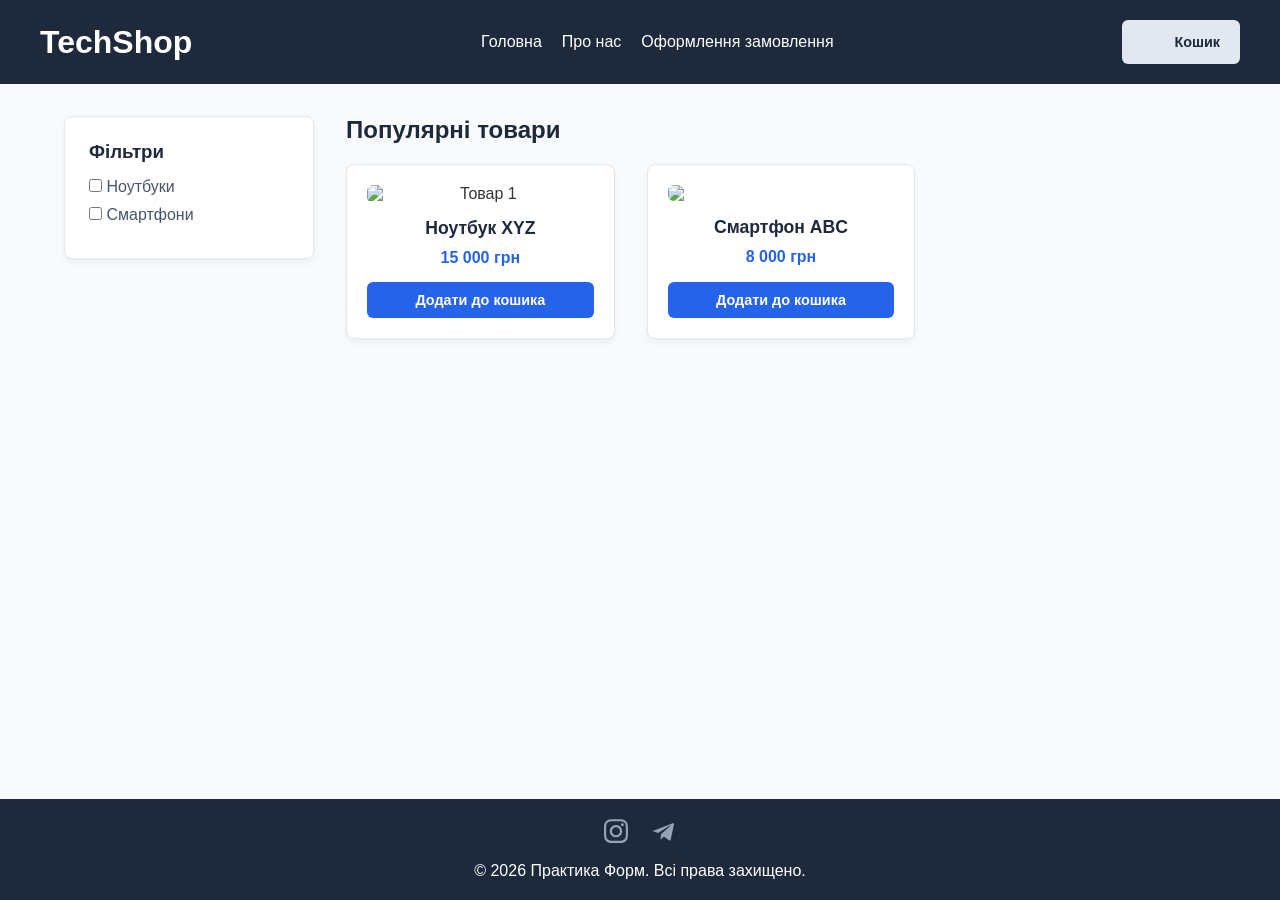
==== commit c7b57a32: "Update product images with new URLs" ====
--- a/index.html
+++ b/index.html
@@ -295,7 +295,7 @@
             }
             
             nav {
-                display: none; /* Тепер навігація ховається на мобільних */
+                display: none; 
                 width: 100%;
                 flex-direction: column;
                 gap: 10px;
@@ -303,7 +303,7 @@
             }
 
             nav.active {
-                display: flex; /* Клас для відкриття меню через JS */
+                display: flex; 
             }
 
             h2 {
@@ -336,7 +336,7 @@
 
         <button class="btn btn-cart">
             <svg xmlns="http://www.w3.org/2000/svg" width="24" height="24" fill="#1e293b" viewBox="0 0 256 256">
-                <path d="M230.14,58.87A8,8,0,0,0,224,56H62.68L56.6,22.57A8,8,0,0,0,48.73,16H24a8,8,0,0,0,0,16h18L67.56,172.29a24,24,0,0,0,5.33,11.27,28,28,0,1,0,44.4,8.44h45.42A27.75,27.75,0,0,0,160,204a28,28,0,1,0,28-28H91.17a8,8,0,0,1-7.87-6.57L80.13,152h116a24,24,0,0,0,23.61-19.71l12.16-66.86A8,8,0,0,0,230.14,58.87ZM104,204a12,12,0,1,1-12-12A12,12,0,0,1,104,204Zm96,0a12,12,0,1,1-12-12A12,12,0,0,1,200,204Zm4-74.57A8,8,0,0,1,196.1,136H77.22L65.59,72H214.41Z"></path>
+                <path d="-28H91.17a8,8,0,0,1-7.87-6.57L80.13,152h116a24,24,0,0,0,23.61-19.71l12.16-66.86A8,8,0,0,0,230.14,58.87ZM104,204a12,12,0,1,1-12-12A12,12,0,0,1,104,204Zm96,0a12,12,0,1,1-12-12A12,12,0,0,1,200,204Zm4-74.57A8,8,0,0,1,196.1,136H77.22L65.59,72H214.41Z"></path>
             </svg>
             Кошик
         </button>
@@ -356,14 +356,14 @@
                 <h2>Популярні товари</h2>
                 <div class="products-grid">
                     <article class="product-card">
-                        <img src="https://via.placeholder.com/150" alt="Товар 1"> 
+                        <img src="https://www.google.com/url?sa=t&source=web&rct=j&url=https%3A%2F%2Fallo.ua%2Fru%2Fproducts%2Fnotebooks%2Fnoutbuk-pixus-link-16-512-windows-11-pro.html%3Fsrsltid%3DAfmBOoo1EpVabLn4HI_Vc8s7QWLJTyBi0XjprtBoDKRpEnF90xrZGCf9&ved=0CBYQjRxqFwoTCLiRwp6n3JYDFQAAAAAdAAAAABA4&opi=89978449" alt="Товар 1"> 
                         <h3>Ноутбук XYZ</h3>
                         <p>15 000 грн</p>
                         <button class="btn btn-primary">Додати до кошика</button>
                     </article>
 
                     <article class="product-card">
-                        <img src="https://via.placeholder.com/150" alt="Товар 2"> 
+                        <img src="https://www.google.com/url?sa=t&source=web&rct=j&url=https%3A%2F%2Fcomfy.ua%2Fsmartfon%2F&ved=0CBYQjRxqFwoTCID9vMmn3JYDFQAAAAAdAAAAABA4&opi=89978449 alt="Товар 2"> 
                         <h3>Смартфон ABC</h3>
                         <p>8 000 грн</p>
                         <button class="btn btn-primary">Додати до кошика</button>
@@ -483,4 +483,4 @@
         });
     </script>
 </body>
-</html>+</html>
